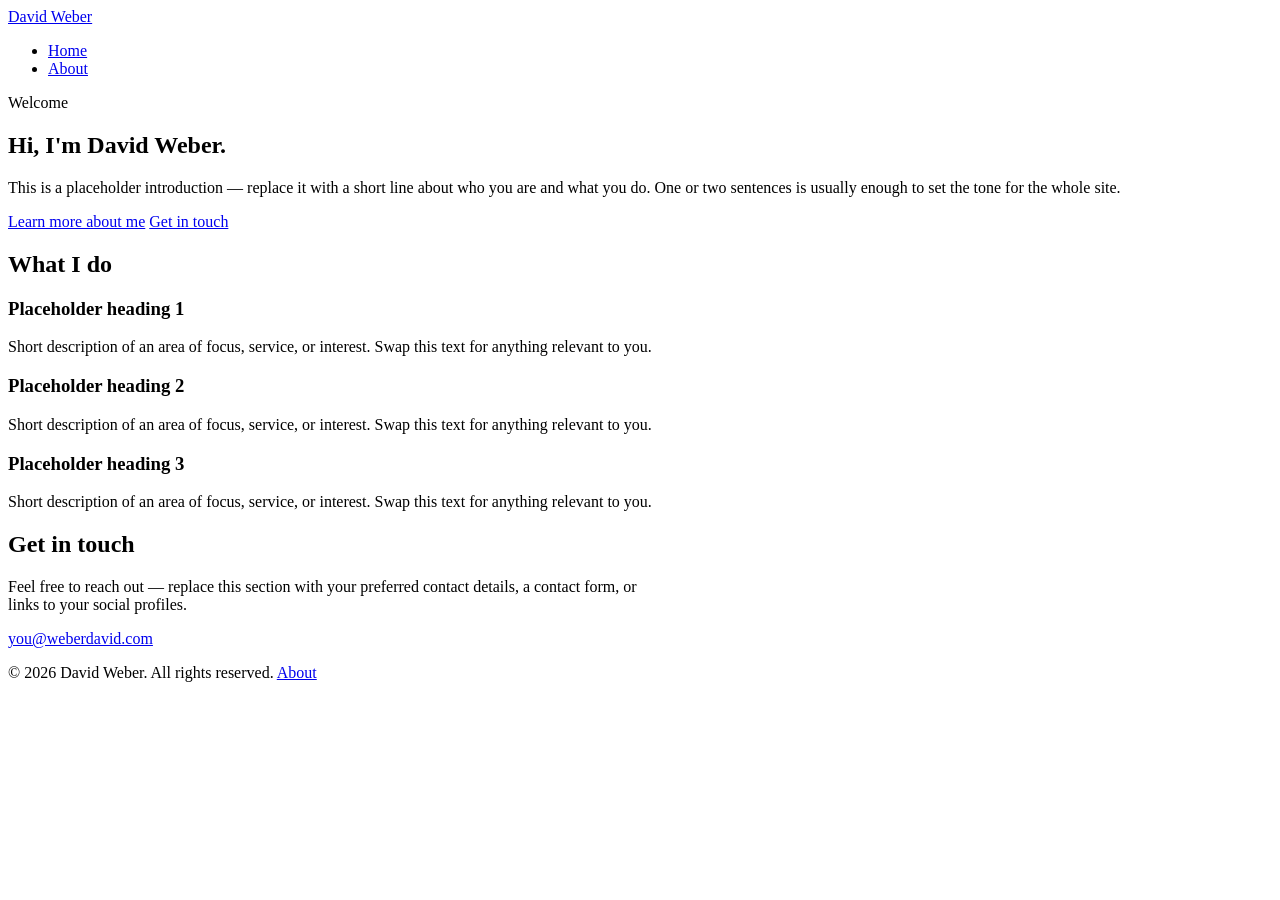
==== index.html @ e29f1e3f "addet files via uplaod" ====
<!DOCTYPE html>
<html lang="en">
<head>
<meta charset="UTF-8">
<meta name="viewport" content="width=device-width, initial-scale=1.0">
<title>David Weber</title>
<meta name="description" content="David Weber — personal and professional website.">
<link rel="stylesheet" href="css/style.css">
</head>
<body>

<header>
  <nav class="nav container">
    <a href="index.html" class="brand">David Weber</a>
    <ul class="nav-links">
      <li><a href="index.html" class="active">Home</a></li>
      <li><a href="about.html">About</a></li>
    </ul>
  </nav>
</header>

<main>
  <section class="hero">
    <div class="container">
      <div class="hero-eyebrow">Welcome</div>
      <h1>Hi, I'm David Weber.</h1>
      <p class="lead">
        This is a placeholder introduction — replace it with a short line about who you are
        and what you do. One or two sentences is usually enough to set the tone for the
        whole site.
      </p>
      <div class="button-row">
        <a href="about.html" class="btn btn-primary">Learn more about me</a>
        <a href="mailto:you@weberdavid.com" class="btn btn-secondary">Get in touch</a>
      </div>
    </div>
  </section>

  <section class="alt">
    <div class="container">
      <h2>What I do</h2>
      <div class="card-grid">
        <div class="card">
          <h3>Placeholder heading 1</h3>
          <p>Short description of an area of focus, service, or interest. Swap this text for anything relevant to you.</p>
        </div>
        <div class="card">
          <h3>Placeholder heading 2</h3>
          <p>Short description of an area of focus, service, or interest. Swap this text for anything relevant to you.</p>
        </div>
        <div class="card">
          <h3>Placeholder heading 3</h3>
          <p>Short description of an area of focus, service, or interest. Swap this text for anything relevant to you.</p>
        </div>
      </div>
    </div>
  </section>

  <section>
    <div class="container">
      <h2>Get in touch</h2>
      <p class="lead" style="max-width: 640px; margin: 0 0 8px;">
        Feel free to reach out — replace this section with your preferred contact details,
        a contact form, or links to your social profiles.
      </p>
      <p><a href="mailto:you@weberdavid.com">you@weberdavid.com</a></p>
    </div>
  </section>
</main>

<footer>
  <div class="container">
    <span>&copy; 2026 David Weber. All rights reserved.</span>
    <span><a href="about.html">About</a></span>
  </div>
</footer>

</body>
</html>
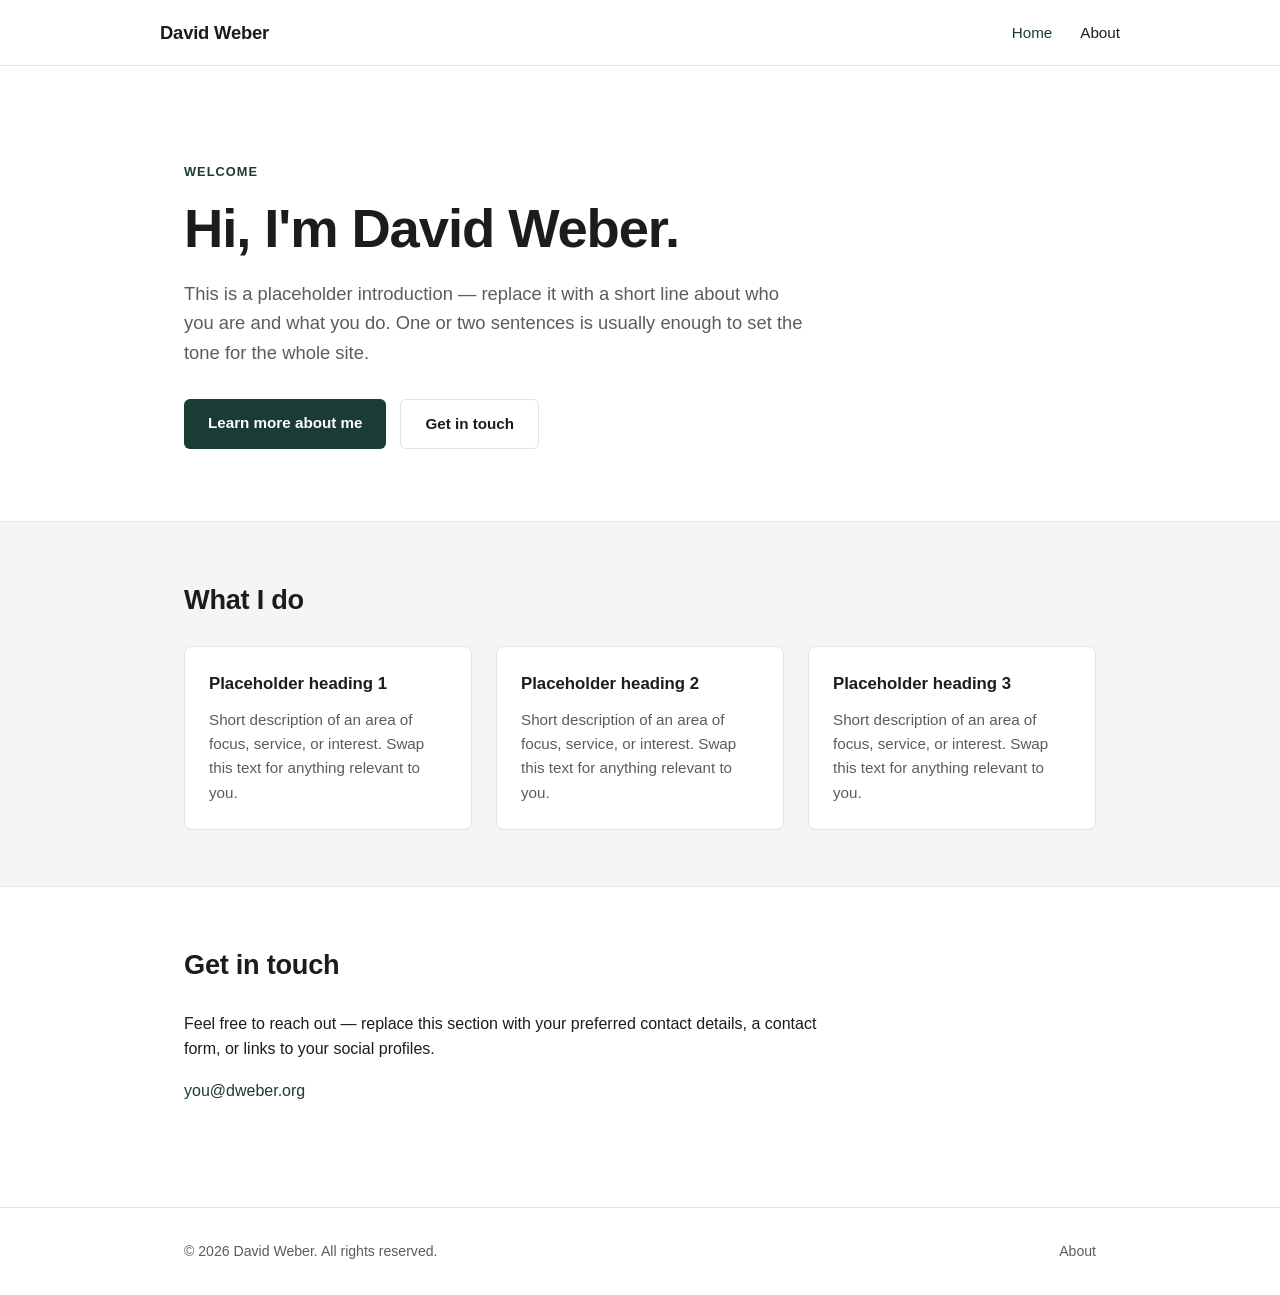
==== commit cc761e5b: "Add initial HTML structure for personal website" ====
--- a/index.html
+++ b/index.html
@@ -5,7 +5,7 @@
 <meta name="viewport" content="width=device-width, initial-scale=1.0">
 <title>David Weber</title>
 <meta name="description" content="David Weber — personal and professional website.">
-<link rel="stylesheet" href="css/style.css">
+<link rel="stylesheet" href="style.css">
 </head>
 <body>
 
@@ -31,7 +31,7 @@
       </p>
       <div class="button-row">
         <a href="about.html" class="btn btn-primary">Learn more about me</a>
-        <a href="mailto:you@weberdavid.com" class="btn btn-secondary">Get in touch</a>
+        <a href="mailto:you@dweber.org" class="btn btn-secondary">Get in touch</a>
       </div>
     </div>
   </section>
@@ -63,7 +63,7 @@
         Feel free to reach out — replace this section with your preferred contact details,
         a contact form, or links to your social profiles.
       </p>
-      <p><a href="mailto:you@weberdavid.com">you@weberdavid.com</a></p>
+      <p><a href="mailto:you@dweber.org">you@dweber.org</a></p>
     </div>
   </section>
 </main>
--- a/style.css
+++ b/style.css
@@ -0,0 +1,322 @@
+/* ============================================
+   dweber.org — shared stylesheet
+   ============================================ */
+
+:root {
+  --color-bg: #ffffff;
+  --color-bg-alt: #f6f5f3;
+  --color-text: #1c1c1c;
+  --color-text-muted: #5c5c5c;
+  --color-border: #e5e3df;
+  --color-accent: #1a3c34;
+  --color-accent-light: #2d5a4e;
+  --max-width: 960px;
+  --font-sans: -apple-system, BlinkMacSystemFont, "Segoe UI", Roboto, Helvetica, Arial, sans-serif;
+}
+
+* {
+  box-sizing: border-box;
+}
+
+html {
+  scroll-behavior: smooth;
+}
+
+body {
+  margin: 0;
+  font-family: var(--font-sans);
+  color: var(--color-text);
+  background: var(--color-bg);
+  line-height: 1.6;
+  -webkit-font-smoothing: antialiased;
+}
+
+a {
+  color: var(--color-accent);
+  text-decoration: none;
+}
+
+a:hover {
+  text-decoration: underline;
+}
+
+img {
+  max-width: 100%;
+  display: block;
+}
+
+.container {
+  max-width: var(--max-width);
+  margin: 0 auto;
+  padding: 0 24px;
+}
+
+/* ---------- Header / Nav ---------- */
+
+header {
+  border-bottom: 1px solid var(--color-border);
+  background: var(--color-bg);
+  position: sticky;
+  top: 0;
+  z-index: 10;
+}
+
+.nav {
+  display: flex;
+  align-items: center;
+  justify-content: space-between;
+  padding: 18px 0;
+}
+
+.brand {
+  font-size: 1.15rem;
+  font-weight: 700;
+  letter-spacing: -0.01em;
+  color: var(--color-text);
+}
+
+.brand:hover {
+  text-decoration: none;
+  opacity: 0.8;
+}
+
+.nav-links {
+  display: flex;
+  gap: 28px;
+  list-style: none;
+  margin: 0;
+  padding: 0;
+}
+
+.nav-links a {
+  color: var(--color-text);
+  font-weight: 500;
+  font-size: 0.95rem;
+}
+
+.nav-links a.active {
+  color: var(--color-accent);
+}
+
+/* ---------- Hero ---------- */
+
+.hero {
+  padding: 96px 0 72px;
+}
+
+.hero-eyebrow {
+  text-transform: uppercase;
+  letter-spacing: 0.08em;
+  font-size: 0.8rem;
+  font-weight: 600;
+  color: var(--color-accent);
+  margin-bottom: 16px;
+}
+
+.hero h1 {
+  font-size: clamp(2.2rem, 5vw, 3.4rem);
+  line-height: 1.1;
+  margin: 0 0 20px;
+  letter-spacing: -0.02em;
+}
+
+.hero p.lead {
+  font-size: 1.15rem;
+  color: var(--color-text-muted);
+  max-width: 620px;
+  margin: 0 0 32px;
+}
+
+.button-row {
+  display: flex;
+  gap: 14px;
+  flex-wrap: wrap;
+}
+
+.btn {
+  display: inline-block;
+  padding: 12px 24px;
+  border-radius: 6px;
+  font-weight: 600;
+  font-size: 0.95rem;
+}
+
+.btn-primary {
+  background: var(--color-accent);
+  color: #fff;
+}
+
+.btn-primary:hover {
+  background: var(--color-accent-light);
+  text-decoration: none;
+}
+
+.btn-secondary {
+  background: transparent;
+  color: var(--color-text);
+  border: 1px solid var(--color-border);
+}
+
+.btn-secondary:hover {
+  border-color: var(--color-accent);
+  text-decoration: none;
+}
+
+/* ---------- Sections ---------- */
+
+section {
+  padding: 56px 0;
+}
+
+section.alt {
+  background: var(--color-bg-alt);
+  border-top: 1px solid var(--color-border);
+  border-bottom: 1px solid var(--color-border);
+}
+
+section h2 {
+  font-size: 1.7rem;
+  margin: 0 0 24px;
+  letter-spacing: -0.01em;
+}
+
+.card-grid {
+  display: grid;
+  grid-template-columns: repeat(auto-fit, minmax(220px, 1fr));
+  gap: 24px;
+  margin-top: 8px;
+}
+
+.card {
+  background: var(--color-bg);
+  border: 1px solid var(--color-border);
+  border-radius: 8px;
+  padding: 24px;
+}
+
+.card h3 {
+  margin: 0 0 10px;
+  font-size: 1.05rem;
+}
+
+.card p {
+  margin: 0;
+  color: var(--color-text-muted);
+  font-size: 0.95rem;
+}
+
+/* ---------- About page specifics ---------- */
+
+.page-header {
+  padding: 64px 0 40px;
+}
+
+.page-header h1 {
+  font-size: clamp(2rem, 4vw, 2.6rem);
+  margin: 0 0 12px;
+  letter-spacing: -0.02em;
+}
+
+.page-header p.lead {
+  color: var(--color-text-muted);
+  font-size: 1.05rem;
+  max-width: 640px;
+  margin: 0;
+}
+
+.about-grid {
+  display: grid;
+  grid-template-columns: 1fr 2fr;
+  gap: 48px;
+  align-items: start;
+}
+
+.avatar-photo {
+  width: 100%;
+  aspect-ratio: 1 / 1;
+  border-radius: 8px;
+  object-fit: cover;
+  object-position: center 20%;
+}
+
+.timeline {
+  border-left: 2px solid var(--color-border);
+  padding-left: 24px;
+  margin: 0;
+}
+
+.timeline-item {
+  margin-bottom: 28px;
+}
+
+.timeline-item:last-child {
+  margin-bottom: 0;
+}
+
+.timeline-item .date {
+  font-size: 0.82rem;
+  text-transform: uppercase;
+  letter-spacing: 0.05em;
+  color: var(--color-accent);
+  font-weight: 600;
+}
+
+.timeline-item h3 {
+  margin: 4px 0 6px;
+  font-size: 1.05rem;
+}
+
+.timeline-item p {
+  margin: 0;
+  color: var(--color-text-muted);
+  font-size: 0.95rem;
+}
+
+.skills-list {
+  display: flex;
+  flex-wrap: wrap;
+  gap: 10px;
+  padding: 0;
+  margin: 16px 0 0;
+  list-style: none;
+}
+
+.skills-list li {
+  background: var(--color-bg-alt);
+  border: 1px solid var(--color-border);
+  border-radius: 999px;
+  padding: 6px 14px;
+  font-size: 0.88rem;
+}
+
+@media (max-width: 640px) {
+  .about-grid {
+    grid-template-columns: 1fr;
+  }
+  .avatar-photo {
+    max-width: 180px;
+    margin: 0 auto;
+  }
+}
+
+/* ---------- Footer ---------- */
+
+footer {
+  border-top: 1px solid var(--color-border);
+  padding: 32px 0;
+  margin-top: 32px;
+}
+
+footer .container {
+  display: flex;
+  flex-wrap: wrap;
+  gap: 12px;
+  align-items: center;
+  justify-content: space-between;
+  color: var(--color-text-muted);
+  font-size: 0.88rem;
+}
+
+footer a {
+  color: var(--color-text-muted);
+}
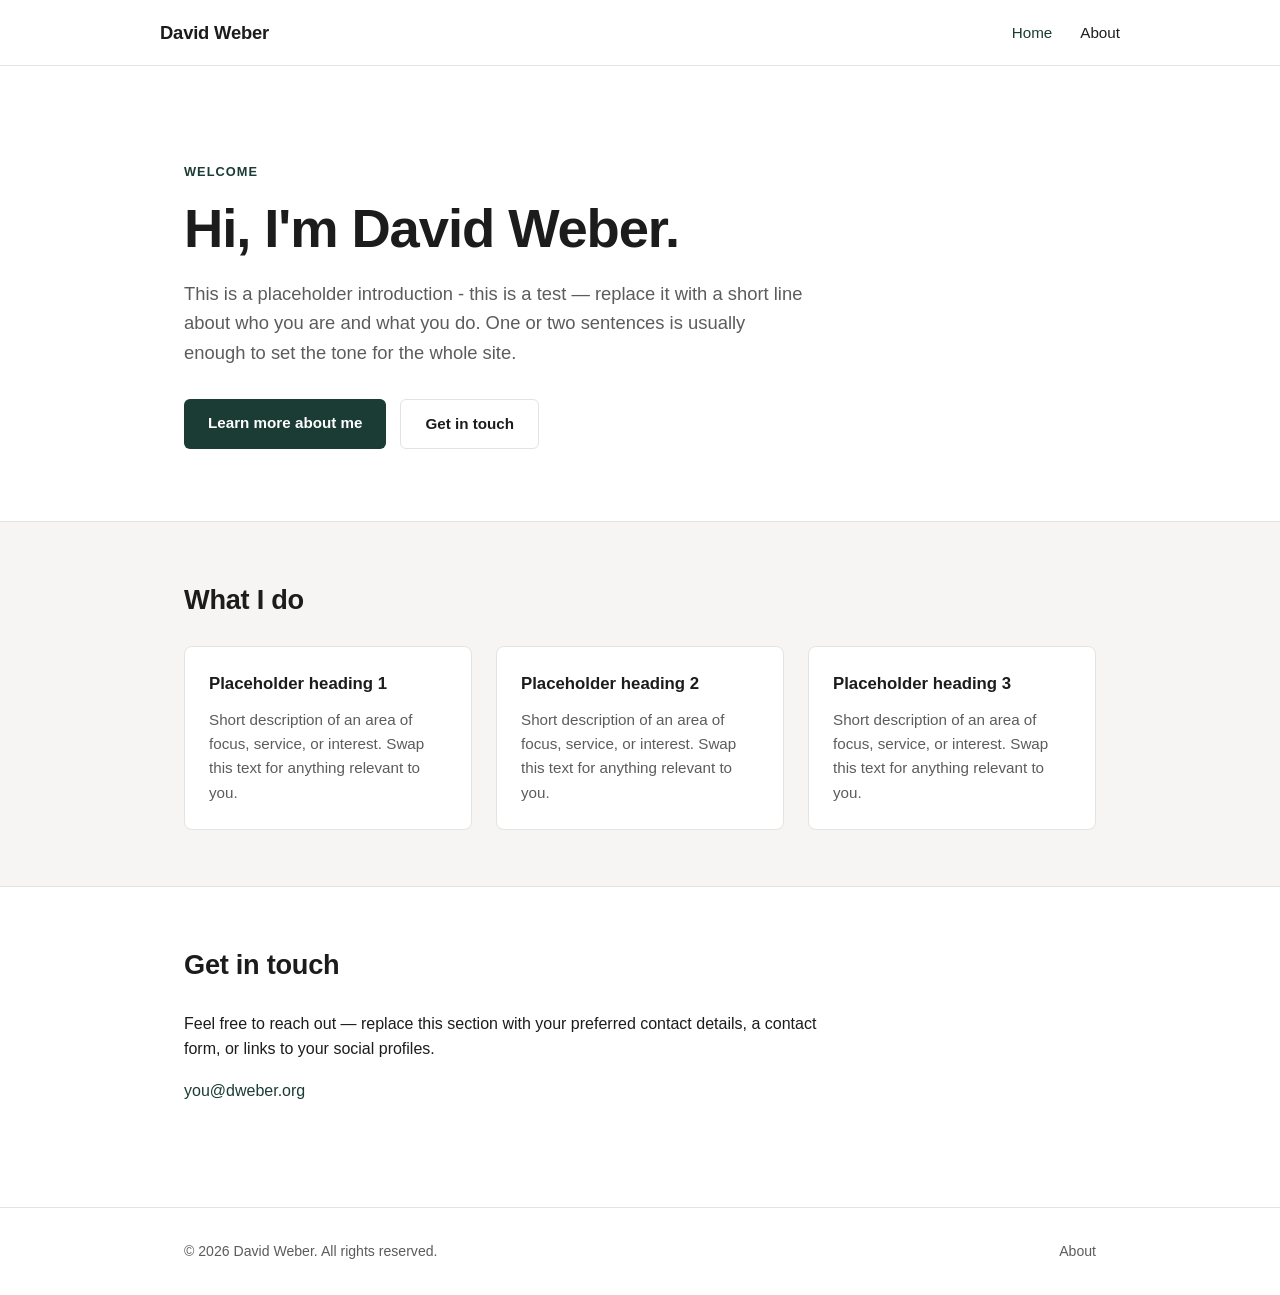
==== commit 6608c82a: "text update" ====
--- a/index.html
+++ b/index.html
@@ -25,7 +25,7 @@
       <div class="hero-eyebrow">Welcome</div>
       <h1>Hi, I'm David Weber.</h1>
       <p class="lead">
-        This is a placeholder introduction — replace it with a short line about who you are
+        This is a placeholder introduction - this is a test — replace it with a short line about who you are
         and what you do. One or two sentences is usually enough to set the tone for the
         whole site.
       </p>
